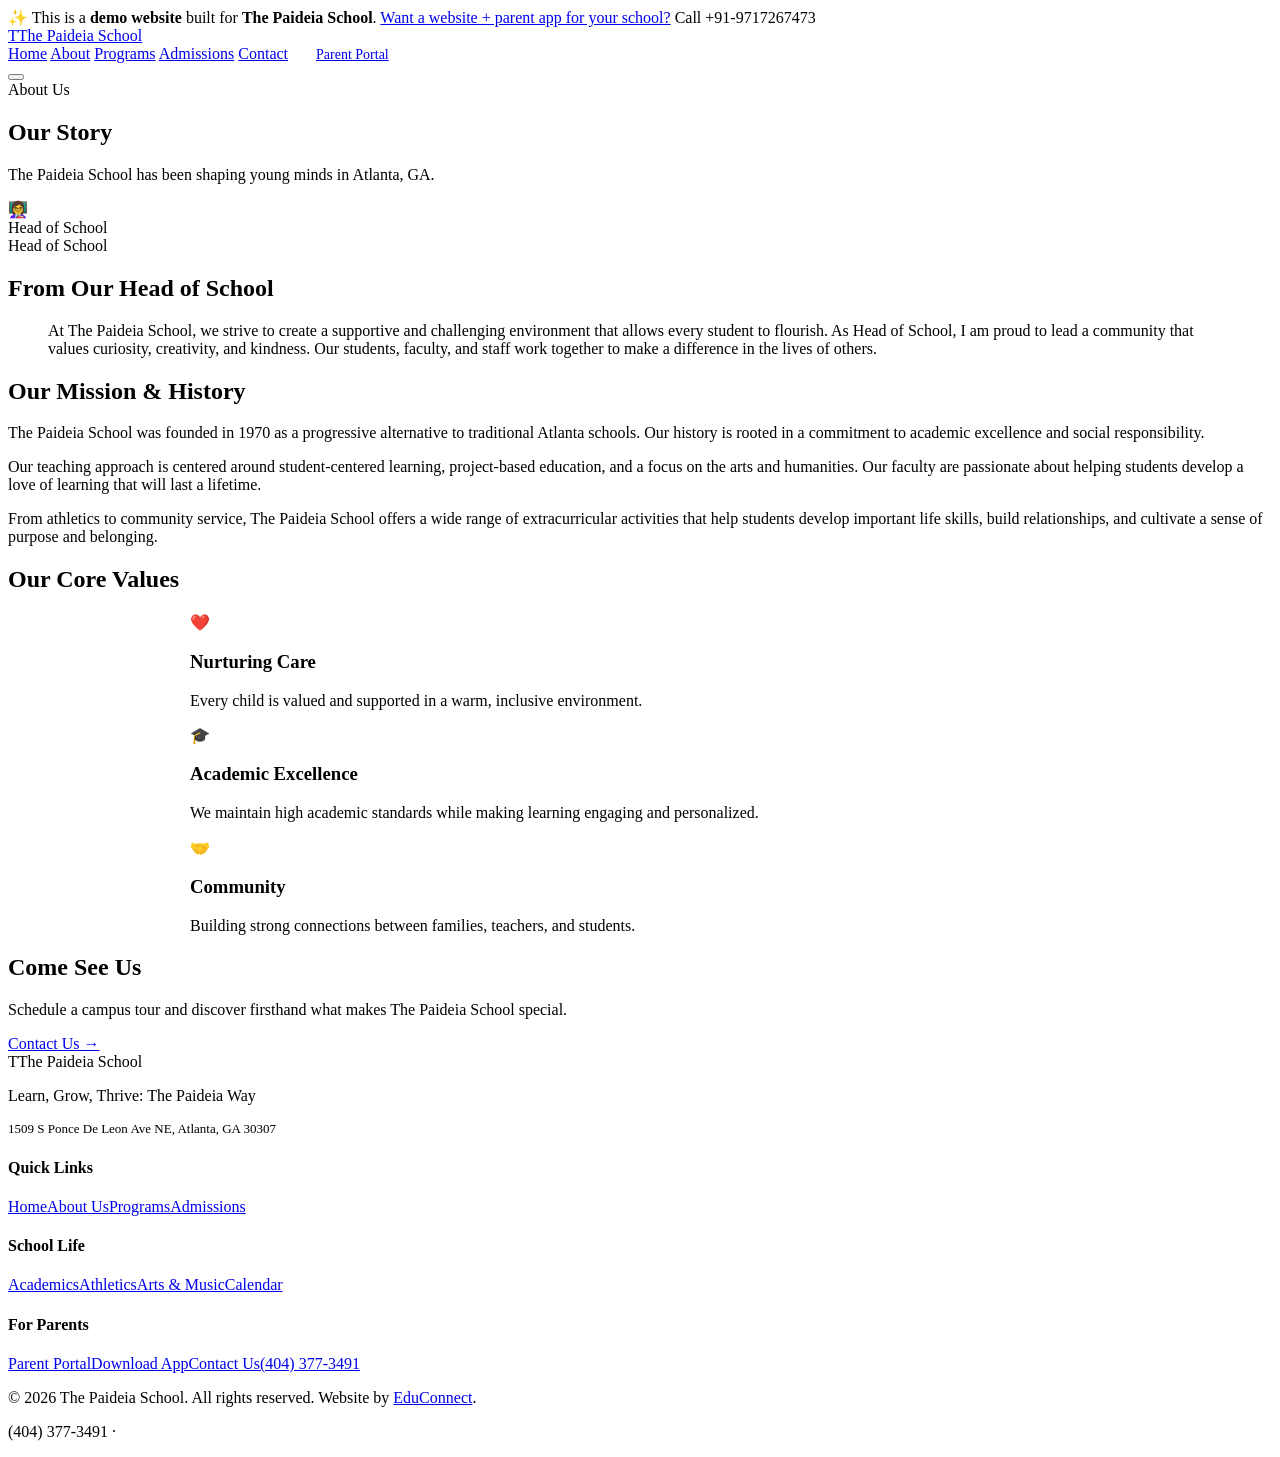
==== about.html @ 2ed0b0fa "Initial demo site for The Paideia School" ====
<!DOCTYPE html><html lang="en"><head>
  <meta charset="UTF-8"><meta name="viewport" content="width=device-width,initial-scale=1.0">
  <title>About Us — The Paideia School</title>
  <meta name="description" content="About Us — The Paideia School, a premier school in Atlanta, GA serving Pre-K – 8th Grade.">
  <meta property="og:title" content="About Us — The Paideia School"><meta property="og:type" content="website">
  <link rel="preconnect" href="https://fonts.googleapis.com"><link rel="preconnect" href="https://fonts.gstatic.com" crossorigin>
  <link href="https://fonts.googleapis.com/css2?family=Inter:wght@400;500;600;700;800&display=swap" rel="stylesheet">
  <link rel="stylesheet" href="/styles.css"><script src="/main.js" defer></script>
</head><body><div class="demo-banner">
  ✨ This is a <strong>demo website</strong> built for <strong>The Paideia School</strong>.
  <a href="mailto:bhupender@myfirststepschool.com">Want a website + parent app for your school?</a> Call +91-9717267473
</div>
<nav class="navbar">
  <a href="/" class="logo"><span class="logo-icon">T</span>The Paideia School</a>
  <div class="nav-links">
    <a href="/">Home</a>
    <a href="/about.html">About</a>
    <a href="/programs.html">Programs</a>
    <a href="/admissions.html">Admissions</a>
    <a href="/contact.html">Contact</a>
    <a href="/parents.html" class="btn btn-primary" style="padding:10px 24px;font-size:14px">Parent Portal</a>
  </div>
  <button class="hamburger" aria-label="Toggle menu"><span></span><span></span><span></span></button>
</nav><main>
<section class="page-hero"><div class="container">
  <div class="badge animate-on-scroll mb-4">About Us</div>
  <h1 class="heading-xl animate-on-scroll mb-4">Our Story</h1>
  <p class="text-lg text-muted max-w-lg mx-auto animate-on-scroll">The Paideia School has been shaping young minds in Atlanta, GA.</p>
</div></section>
<section class="welcome-section section-padding"><div class="container"><div class="welcome-grid">
  <div class="principal-card animate-on-scroll">
    <div class="principal-avatar">👩‍🏫</div>
    <div class="principal-name">Head of School</div><div class="principal-title">Head of School</div>
  </div>
  <div class="welcome-text animate-on-scroll">
    <h2 class="heading-lg mb-6">From Our Head of School</h2>
    <blockquote>At The Paideia School, we strive to create a supportive and challenging environment that allows every student to flourish. As Head of School, I am proud to lead a community that values curiosity, creativity, and kindness. Our students, faculty, and staff work together to make a difference in the lives of others.</blockquote>
  </div>
</div></div></section>
<section class="content-section"><div class="container">
  <h2 class="heading-md animate-on-scroll mb-8">Our Mission &amp; History</h2>
  <p class="animate-on-scroll">The Paideia School was founded in 1970 as a progressive alternative to traditional Atlanta schools. Our history is rooted in a commitment to academic excellence and social responsibility.</p>
<p class="animate-on-scroll">Our teaching approach is centered around student-centered learning, project-based education, and a focus on the arts and humanities. Our faculty are passionate about helping students develop a love of learning that will last a lifetime.</p>
<p class="animate-on-scroll">From athletics to community service, The Paideia School offers a wide range of extracurricular activities that help students develop important life skills, build relationships, and cultivate a sense of purpose and belonging.</p>
</div></section>
<section class="features-section section-padding"><div class="container">
  <div class="text-center mb-16"><h2 class="heading-lg animate-on-scroll mb-4">Our Core Values</h2></div>
  <div class="features-grid" style="max-width:900px;margin:0 auto">
    <div class="feature-card animate-on-scroll stagger-1"><div class="feature-icon">❤️</div><h3>Nurturing Care</h3><p>Every child is valued and supported in a warm, inclusive environment.</p></div>
    <div class="feature-card animate-on-scroll stagger-2"><div class="feature-icon">🎓</div><h3>Academic Excellence</h3><p>We maintain high academic standards while making learning engaging and personalized.</p></div>
    <div class="feature-card animate-on-scroll stagger-3"><div class="feature-icon">🤝</div><h3>Community</h3><p>Building strong connections between families, teachers, and students.</p></div>
  </div>
</div></section>
<section class="cta-section"><div class="container"><div class="cta-content animate-on-scroll">
  <h2>Come See Us</h2>
  <p>Schedule a campus tour and discover firsthand what makes The Paideia School special.</p>
  <div class="cta-actions"><a href="/contact.html" class="btn btn-white btn-lg">Contact Us →</a></div>
</div></div></section>
</main><footer class="footer">
  <div class="container">
    <div class="footer-grid">
      <div class="footer-brand">
        <div class="logo" style="margin-bottom:8px"><span class="logo-icon">T</span>The Paideia School</div>
        <p>Learn, Grow, Thrive: The Paideia Way</p>
        <p style="margin-top:12px;font-size:13px">1509 S Ponce De Leon Ave NE, Atlanta, GA 30307</p>
      </div>
      <div class="footer-col"><h4>Quick Links</h4><a href="/">Home</a><a href="/about.html">About Us</a><a href="/programs.html">Programs</a><a href="/admissions.html">Admissions</a></div>
      <div class="footer-col"><h4>School Life</h4><a href="/programs.html">Academics</a><a href="/programs.html">Athletics</a><a href="/programs.html">Arts &amp; Music</a><a href="/contact.html">Calendar</a></div>
      <div class="footer-col"><h4>For Parents</h4><a href="/parents.html">Parent Portal</a><a href="/parents.html">Download App</a><a href="/contact.html">Contact Us</a><a href="tel:(404) 377-3491">(404) 377-3491</a></div>
    </div>
    <div class="footer-bottom">
      <p>&copy; 2026 The Paideia School. All rights reserved. Website by <a href="mailto:bhupender@myfirststepschool.com">EduConnect</a>.</p>
      <p>(404) 377-3491 &middot; <a href="mailto:"></a></p>
    </div>
  </div>
</footer></body></html>
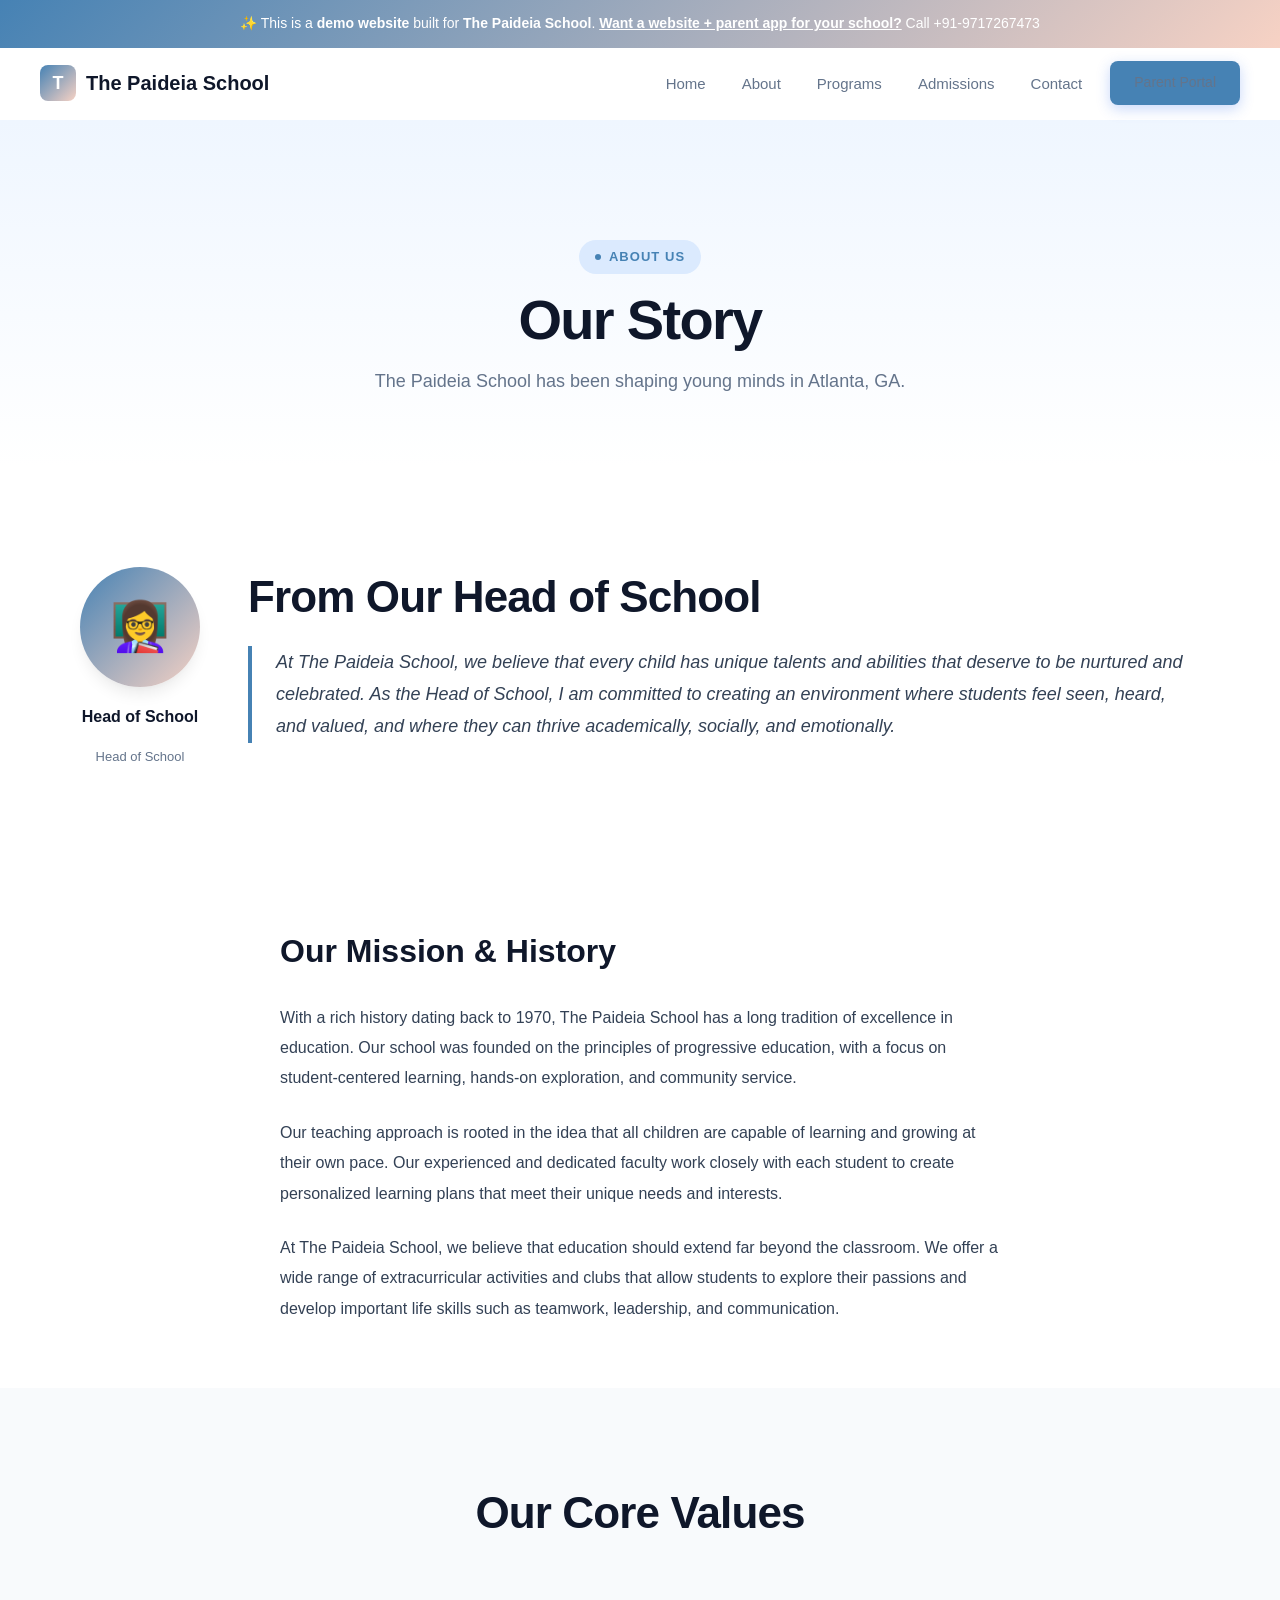
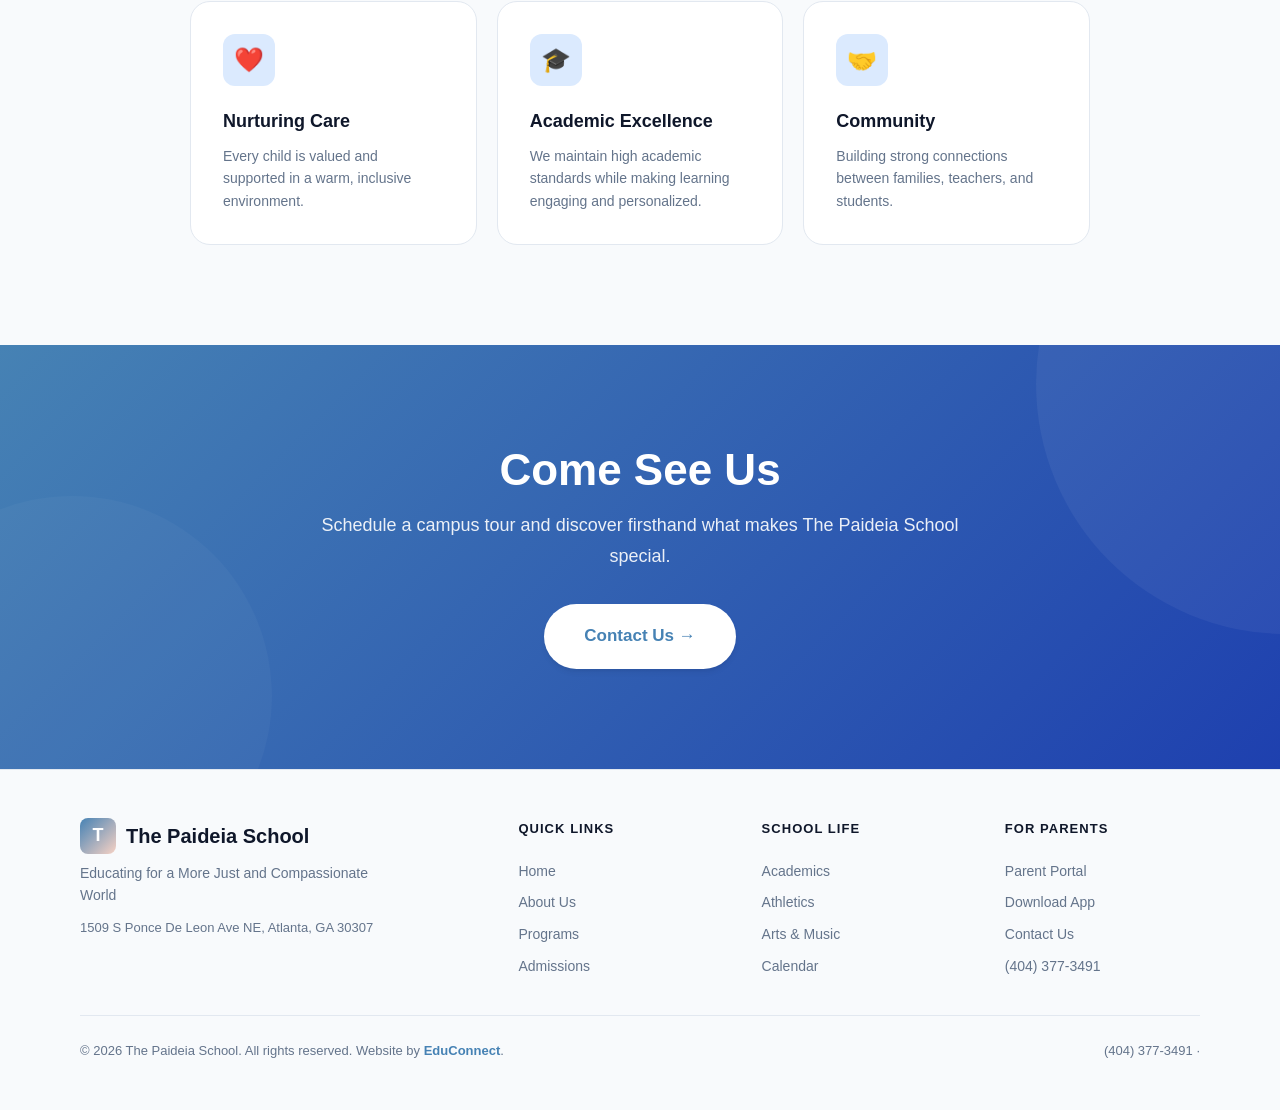
==== commit c00c79d3: "Initial demo site for The Paideia School" ====
--- a/about.html
+++ b/about.html
@@ -34,14 +34,14 @@
   </div>
   <div class="welcome-text animate-on-scroll">
     <h2 class="heading-lg mb-6">From Our Head of School</h2>
-    <blockquote>At The Paideia School, we strive to create a supportive and challenging environment that allows every student to flourish. As Head of School, I am proud to lead a community that values curiosity, creativity, and kindness. Our students, faculty, and staff work together to make a difference in the lives of others.</blockquote>
+    <blockquote>At The Paideia School, we believe that every child has unique talents and abilities that deserve to be nurtured and celebrated. As the Head of School, I am committed to creating an environment where students feel seen, heard, and valued, and where they can thrive academically, socially, and emotionally.</blockquote>
   </div>
 </div></div></section>
 <section class="content-section"><div class="container">
   <h2 class="heading-md animate-on-scroll mb-8">Our Mission &amp; History</h2>
-  <p class="animate-on-scroll">The Paideia School was founded in 1970 as a progressive alternative to traditional Atlanta schools. Our history is rooted in a commitment to academic excellence and social responsibility.</p>
-<p class="animate-on-scroll">Our teaching approach is centered around student-centered learning, project-based education, and a focus on the arts and humanities. Our faculty are passionate about helping students develop a love of learning that will last a lifetime.</p>
-<p class="animate-on-scroll">From athletics to community service, The Paideia School offers a wide range of extracurricular activities that help students develop important life skills, build relationships, and cultivate a sense of purpose and belonging.</p>
+  <p class="animate-on-scroll">With a rich history dating back to 1970, The Paideia School has a long tradition of excellence in education. Our school was founded on the principles of progressive education, with a focus on student-centered learning, hands-on exploration, and community service.</p>
+<p class="animate-on-scroll">Our teaching approach is rooted in the idea that all children are capable of learning and growing at their own pace. Our experienced and dedicated faculty work closely with each student to create personalized learning plans that meet their unique needs and interests.</p>
+<p class="animate-on-scroll">At The Paideia School, we believe that education should extend far beyond the classroom. We offer a wide range of extracurricular activities and clubs that allow students to explore their passions and develop important life skills such as teamwork, leadership, and communication.</p>
 </div></section>
 <section class="features-section section-padding"><div class="container">
   <div class="text-center mb-16"><h2 class="heading-lg animate-on-scroll mb-4">Our Core Values</h2></div>
@@ -61,7 +61,7 @@
     <div class="footer-grid">
       <div class="footer-brand">
         <div class="logo" style="margin-bottom:8px"><span class="logo-icon">T</span>The Paideia School</div>
-        <p>Learn, Grow, Thrive: The Paideia Way</p>
+        <p>Educating for a More Just and Compassionate World</p>
         <p style="margin-top:12px;font-size:13px">1509 S Ponce De Leon Ave NE, Atlanta, GA 30307</p>
       </div>
       <div class="footer-col"><h4>Quick Links</h4><a href="/">Home</a><a href="/about.html">About Us</a><a href="/programs.html">Programs</a><a href="/admissions.html">Admissions</a></div>
--- a/styles.css
+++ b/styles.css
@@ -0,0 +1,223 @@
+/* ===== DESIGN SYSTEM — LIGHT PROFESSIONAL ===== */
+:root{
+  --primary:#4682B4;--primary-50:#eff6ff;--primary-100:#dbeafe;--primary-200:#bfdbfe;
+  --primary-500:#4682B4;--primary-600:#1d4ed8;--primary-700:#1e40af;
+  --secondary:#F7D2C4;--accent:#10b981;--accent-50:#ecfdf5;
+  --white:#fff;--gray-50:#f8fafc;--gray-100:#f1f5f9;--gray-200:#e2e8f0;--gray-300:#cbd5e1;
+  --gray-400:#94a3b8;--gray-500:#64748b;--gray-600:#475569;--gray-700:#334155;
+  --gray-800:#1e293b;--gray-900:#0f172a;
+  --bg:var(--white);--bg-alt:var(--gray-50);--text:var(--gray-700);
+  --text-heading:var(--gray-900);--text-muted:var(--gray-500);--border:var(--gray-200);
+  --shadow-sm:0 1px 3px rgba(0,0,0,.06),0 1px 2px rgba(0,0,0,.04);
+  --shadow-md:0 4px 6px -1px rgba(0,0,0,.07),0 2px 4px -2px rgba(0,0,0,.05);
+  --shadow-lg:0 10px 15px -3px rgba(0,0,0,.08),0 4px 6px -4px rgba(0,0,0,.04);
+  --shadow-xl:0 20px 25px -5px rgba(0,0,0,.08),0 8px 10px -6px rgba(0,0,0,.04);
+  --shadow-2xl:0 25px 50px -12px rgba(0,0,0,.15);
+  --shadow-primary:0 4px 14px rgba(37,99,235,.25);
+  --radius-sm:8px;--radius-md:12px;--radius-lg:16px;--radius-xl:20px;--radius-2xl:24px;--radius-full:9999px;
+  --font:'Inter',-apple-system,BlinkMacSystemFont,'Segoe UI',sans-serif;
+}
+*,*::before,*::after{margin:0;padding:0;box-sizing:border-box}
+html{scroll-behavior:smooth;-webkit-font-smoothing:antialiased}
+body{font-family:var(--font);background:var(--bg);color:var(--text);line-height:1.7;overflow-x:hidden;font-size:16px}
+a{color:inherit;text-decoration:none}img{max-width:100%;display:block}button{font-family:inherit;cursor:pointer}
+.container{max-width:1200px;margin:0 auto;padding:0 24px}
+@media(min-width:768px){.container{padding:0 40px}}
+.section-padding{padding:80px 0}
+@media(min-width:768px){.section-padding{padding:100px 0}}
+.badge{display:inline-flex;align-items:center;gap:8px;padding:6px 16px;font-size:13px;font-weight:600;text-transform:uppercase;letter-spacing:.08em;border-radius:var(--radius-full);background:var(--primary-100);color:var(--primary)}
+.badge::before{content:'';width:6px;height:6px;border-radius:50%;background:var(--primary);animation:pulse 2s infinite}
+.badge.accent{background:var(--accent-50);color:var(--accent)}.badge.accent::before{background:var(--accent)}
+.heading-xl{font-size:clamp(32px,5vw,56px);font-weight:800;line-height:1.08;letter-spacing:-.03em;color:var(--text-heading)}
+.heading-lg{font-size:clamp(28px,4vw,44px);font-weight:800;line-height:1.12;letter-spacing:-.02em;color:var(--text-heading)}
+.heading-md{font-size:clamp(22px,3vw,32px);font-weight:700;line-height:1.2;color:var(--text-heading)}
+.heading-sm{font-size:20px;font-weight:700;line-height:1.3;color:var(--text-heading)}
+.text-lg{font-size:18px;line-height:1.7;color:var(--text)}
+.text-base{font-size:16px;line-height:1.7;color:var(--text)}
+.text-sm{font-size:14px;line-height:1.6;color:var(--text-muted)}
+.text-center{text-align:center}.text-muted{color:var(--text-muted)}
+.gradient-text{background:linear-gradient(135deg,var(--primary),var(--secondary));-webkit-background-clip:text;-webkit-text-fill-color:transparent;background-clip:text}
+.max-w-lg{max-width:640px}.mx-auto{margin-left:auto;margin-right:auto}
+.mb-4{margin-bottom:16px}.mb-6{margin-bottom:24px}.mb-8{margin-bottom:32px}
+.mb-12{margin-bottom:48px}.mb-16{margin-bottom:64px}
+.btn{display:inline-flex;align-items:center;justify-content:center;gap:8px;padding:14px 32px;font-size:15px;font-weight:600;border-radius:var(--radius-full);border:none;cursor:pointer;transition:all .25s cubic-bezier(.4,0,.2,1);text-decoration:none;white-space:nowrap}
+.btn-primary{background:var(--primary);color:var(--white);box-shadow:var(--shadow-primary)}
+.btn-primary:hover{background:var(--primary-600);transform:translateY(-2px);box-shadow:0 8px 24px rgba(37,99,235,.3)}
+.btn-lg{padding:18px 40px;font-size:17px}
+.btn-outline{background:transparent;color:var(--primary);border:2px solid var(--primary-200)}
+.btn-outline:hover{background:var(--primary-50);border-color:var(--primary);transform:translateY(-2px)}
+.btn-white{background:var(--white);color:var(--primary);box-shadow:var(--shadow-md)}
+.btn-white:hover{transform:translateY(-2px);box-shadow:var(--shadow-lg)}
+.demo-banner{background:linear-gradient(135deg,var(--primary),var(--secondary));color:var(--white);text-align:center;padding:12px 24px;font-size:14px;font-weight:500;position:relative;z-index:200}
+.demo-banner strong{font-weight:700}.demo-banner a{color:var(--white);text-decoration:underline;font-weight:700}
+.navbar{position:sticky;top:0;z-index:100;display:flex;justify-content:space-between;align-items:center;padding:0 24px;height:72px;background:rgba(255,255,255,.92);backdrop-filter:blur(20px) saturate(180%);border-bottom:1px solid transparent;transition:all .3s ease}
+@media(min-width:768px){.navbar{padding:0 40px}}
+.navbar.scrolled{border-bottom-color:var(--border);box-shadow:var(--shadow-sm)}
+.logo{display:flex;align-items:center;gap:10px;font-size:18px;font-weight:800;color:var(--text-heading)}
+@media(min-width:768px){.logo{font-size:20px}}
+.logo-icon{width:36px;height:36px;border-radius:var(--radius-sm);background:linear-gradient(135deg,var(--primary),var(--secondary));display:flex;align-items:center;justify-content:center;color:white;font-size:18px;font-weight:800}
+.nav-links{display:flex;gap:4px;align-items:center}
+.nav-links a{padding:8px 16px;font-size:15px;font-weight:500;color:var(--text-muted);border-radius:var(--radius-sm);transition:all .2s ease}
+.nav-links a:hover{color:var(--text-heading);background:var(--gray-50)}
+.nav-links .btn{margin-left:8px}
+.hamburger{display:none;background:none;border:none;padding:8px;min-height:44px;min-width:44px;flex-direction:column;justify-content:center;align-items:center}
+.hamburger span{display:block;width:22px;height:2px;background:var(--gray-700);margin:3px 0;transition:all .3s ease;border-radius:2px}
+.hamburger.active span:nth-child(1){transform:rotate(45deg) translate(4px,4px)}
+.hamburger.active span:nth-child(2){opacity:0}
+.hamburger.active span:nth-child(3){transform:rotate(-45deg) translate(4px,-4px)}
+@media(max-width:768px){.hamburger{display:flex}.nav-links{display:none;position:fixed;top:72px;left:0;right:0;bottom:0;background:var(--white);flex-direction:column;align-items:center;justify-content:center;gap:16px;z-index:200}.nav-links.open{display:flex}.nav-links a{font-size:18px;padding:12px 24px}}
+.hero{position:relative;overflow:hidden;background:linear-gradient(180deg,var(--primary-50) 0%,var(--white) 100%)}
+.hero-inner{display:grid;grid-template-columns:1fr;gap:48px;align-items:center;padding:60px 0 80px}
+@media(min-width:1024px){.hero-inner{grid-template-columns:1fr 1fr;gap:64px;padding:80px 0 100px}}
+.hero-content{max-width:560px}
+@media(max-width:1023px){.hero-content{text-align:center;margin:0 auto}}
+.hero-actions{display:flex;gap:12px;flex-wrap:wrap}
+@media(max-width:1023px){.hero-actions{justify-content:center}}
+.hero-visual{display:flex;justify-content:center;align-items:center;position:relative}
+.school-illustration{position:relative;width:100%;max-width:480px;aspect-ratio:4/3;border-radius:var(--radius-2xl);overflow:hidden;background:linear-gradient(135deg,var(--primary-100),var(--primary-50));border:1px solid var(--primary-200);box-shadow:var(--shadow-xl)}
+.school-illustration-inner{width:100%;height:100%;display:flex;flex-direction:column;align-items:center;justify-content:center;gap:16px;padding:32px}
+.school-building{font-size:80px;line-height:1}
+.school-illustration h3{font-size:18px;font-weight:700;color:var(--primary-700);text-align:center}
+.school-illustration p{font-size:13px;color:var(--primary-600);text-align:center;font-weight:500}
+.hero-info-cards{display:flex;gap:12px;flex-wrap:wrap;margin-top:20px}
+@media(max-width:1023px){.hero-info-cards{justify-content:center}}
+.info-chip{display:flex;align-items:center;gap:6px;padding:8px 16px;background:var(--white);border:1px solid var(--border);border-radius:var(--radius-full);font-size:13px;font-weight:500;color:var(--gray-600);box-shadow:var(--shadow-sm)}
+.info-chip .ic-icon{font-size:16px}
+.float-card{position:absolute;background:var(--white);border-radius:var(--radius-lg);box-shadow:var(--shadow-xl);padding:14px 18px;display:flex;align-items:center;gap:10px;font-size:13px;font-weight:600;color:var(--gray-800);animation:float-gentle 4s ease-in-out infinite;z-index:5;white-space:nowrap}
+.float-card.card-1{top:10%;right:-20px;animation-delay:0s}
+.float-card.card-2{bottom:20%;left:-30px;animation-delay:1.5s}
+.float-card.card-3{top:55%;right:-30px;animation-delay:3s}
+.float-card .fc-icon{width:32px;height:32px;border-radius:8px;display:flex;align-items:center;justify-content:center;font-size:15px}
+.float-card .fc-icon.green{background:#dcfce7;color:#16a34a}
+.float-card .fc-icon.blue{background:var(--primary-100);color:var(--primary)}
+.float-card .fc-icon.purple{background:#f3e8ff;color:#9333ea}
+.welcome-section{background:var(--white)}
+.welcome-grid{display:grid;grid-template-columns:1fr;gap:40px;align-items:center}
+@media(min-width:768px){.welcome-grid{grid-template-columns:auto 1fr;gap:48px}}
+.principal-card{display:flex;flex-direction:column;align-items:center;text-align:center;gap:16px}
+.principal-avatar{width:120px;height:120px;border-radius:50%;background:linear-gradient(135deg,var(--primary),var(--secondary));display:flex;align-items:center;justify-content:center;font-size:48px;color:white;box-shadow:var(--shadow-lg)}
+.principal-name{font-size:16px;font-weight:700;color:var(--text-heading)}
+.principal-title{font-size:13px;color:var(--text-muted)}
+.welcome-text blockquote{font-size:18px;font-style:italic;color:var(--text);line-height:1.8;border-left:4px solid var(--primary);padding-left:24px;margin-bottom:20px}
+.welcome-text p{font-size:15px;color:var(--text-muted);line-height:1.7}
+.features-section{background:var(--bg-alt)}
+.features-grid{display:grid;grid-template-columns:1fr;gap:20px}
+@media(min-width:640px){.features-grid{grid-template-columns:repeat(2,1fr)}}
+@media(min-width:1024px){.features-grid{grid-template-columns:repeat(3,1fr)}}
+.feature-card{position:relative;padding:32px;border-radius:var(--radius-xl);background:var(--white);border:1px solid var(--border);transition:all .3s ease;overflow:hidden}
+.feature-card:hover{transform:translateY(-4px);box-shadow:var(--shadow-lg);border-color:var(--primary-200)}
+.feature-icon{width:52px;height:52px;border-radius:var(--radius-md);background:var(--primary-100);display:flex;align-items:center;justify-content:center;margin-bottom:20px;font-size:24px;transition:transform .3s ease}
+.feature-card:hover .feature-icon{transform:scale(1.1)}
+.feature-card h3{font-size:18px;font-weight:700;color:var(--text-heading);margin-bottom:8px}
+.feature-card p{font-size:14px;color:var(--text-muted);line-height:1.6}
+.programs-section{background:var(--white)}
+.programs-grid{display:grid;grid-template-columns:1fr;gap:20px}
+@media(min-width:640px){.programs-grid{grid-template-columns:repeat(2,1fr)}}
+@media(min-width:1024px){.programs-grid{grid-template-columns:repeat(3,1fr)}}
+.program-card{padding:28px;border-radius:var(--radius-xl);background:var(--white);border:1px solid var(--border);transition:all .3s ease;position:relative;overflow:hidden}
+.program-card::before{content:'';position:absolute;top:0;left:0;right:0;height:3px;background:linear-gradient(90deg,var(--primary),var(--secondary));transform:scaleX(0);transform-origin:left;transition:transform .3s ease}
+.program-card:hover{transform:translateY(-4px);box-shadow:var(--shadow-lg);border-color:var(--primary-200)}
+.program-card:hover::before{transform:scaleX(1)}
+.program-icon{width:48px;height:48px;border-radius:var(--radius-md);background:var(--primary-100);display:flex;align-items:center;justify-content:center;margin-bottom:16px;font-size:22px}
+.program-card h3{font-size:17px;font-weight:700;color:var(--text-heading);margin-bottom:8px}
+.program-card p{font-size:14px;color:var(--text-muted);line-height:1.6}
+.stats-section{background:linear-gradient(135deg,var(--primary),var(--primary-700));color:var(--white);padding:64px 0}
+.stats-grid{display:grid;grid-template-columns:repeat(2,1fr);gap:32px;text-align:center}
+@media(min-width:768px){.stats-grid{grid-template-columns:repeat(4,1fr)}}
+.stat-value{font-size:clamp(32px,4vw,48px);font-weight:800;line-height:1}
+.stat-label{font-size:14px;opacity:.8;margin-top:8px;font-weight:500}
+.events-section{background:var(--bg-alt)}
+.events-grid{display:grid;grid-template-columns:1fr;gap:16px;max-width:800px;margin:0 auto}
+@media(min-width:640px){.events-grid{grid-template-columns:repeat(2,1fr)}}
+.event-card{display:flex;gap:16px;padding:24px;border-radius:var(--radius-xl);background:var(--white);border:1px solid var(--border);transition:all .3s ease}
+.event-card:hover{box-shadow:var(--shadow-md);border-color:var(--primary-200)}
+.event-date{min-width:56px;text-align:center;padding:8px;border-radius:var(--radius-md);background:var(--primary-100)}
+.event-date .month{font-size:11px;font-weight:700;text-transform:uppercase;color:var(--primary);letter-spacing:.05em}
+.event-date .day{font-size:24px;font-weight:800;color:var(--primary-700);line-height:1.2}
+.event-info h4{font-size:15px;font-weight:700;color:var(--text-heading);margin-bottom:4px}
+.event-info p{font-size:13px;color:var(--text-muted);line-height:1.5}
+.portal-section{background:var(--white)}
+.portal-grid{display:grid;grid-template-columns:1fr;gap:48px;align-items:center}
+@media(min-width:1024px){.portal-grid{grid-template-columns:1fr 1fr;gap:64px}}
+.phone-mockup{position:relative;width:260px;height:520px;background:var(--gray-900);border-radius:40px;padding:12px;box-shadow:var(--shadow-2xl),0 0 0 2px var(--gray-300);margin:0 auto;transform:perspective(1000px) rotateY(-6deg) rotateX(3deg)}
+.phone-mockup::before{content:'';position:absolute;top:12px;left:50%;transform:translateX(-50%);width:72px;height:22px;background:var(--gray-900);border-radius:0 0 14px 14px;z-index:10}
+.phone-screen{width:100%;height:100%;background:var(--white);border-radius:30px;overflow:hidden;position:relative}
+.phone-screen-content{padding:50px 14px 14px;font-size:12px;color:var(--gray-700)}
+.phone-status-bar{position:absolute;top:0;left:0;right:0;height:44px;background:var(--primary);display:flex;align-items:center;justify-content:center;color:white;font-weight:700;font-size:13px;border-radius:18px 18px 0 0}
+.phone-nav-item{display:flex;align-items:center;gap:10px;padding:12px 10px;border-bottom:1px solid var(--gray-100);position:relative}
+.phone-nav-item:last-child{border-bottom:none}
+.phone-nav-icon{width:34px;height:34px;border-radius:9px;display:flex;align-items:center;justify-content:center;font-size:15px;flex-shrink:0}
+.phone-nav-icon.blue{background:var(--primary-100);color:var(--primary)}
+.phone-nav-icon.green{background:#dcfce7;color:#16a34a}
+.phone-nav-icon.purple{background:#f3e8ff;color:#9333ea}
+.phone-nav-icon.orange{background:#fff7ed;color:#ea580c}
+.phone-nav-label{font-weight:600;font-size:12px;color:var(--gray-800)}
+.phone-nav-sub{font-size:10px;color:var(--gray-400);margin-top:1px}
+.phone-badge{position:absolute;top:8px;right:6px;min-width:16px;height:16px;border-radius:8px;background:#ef4444;color:white;font-size:9px;font-weight:700;display:flex;align-items:center;justify-content:center;padding:0 4px}
+.phone-bottom-bar{position:absolute;bottom:0;left:0;right:0;height:50px;background:var(--white);border-top:1px solid var(--gray-100);display:flex;align-items:center;justify-content:space-around;padding:0 8px;border-radius:0 0 18px 18px}
+.phone-tab{display:flex;flex-direction:column;align-items:center;gap:2px;font-size:8px;color:var(--gray-400);font-weight:500}
+.phone-tab.active{color:var(--primary)}
+.portal-features{list-style:none;padding:0}
+.portal-features li{display:flex;align-items:flex-start;gap:12px;padding:12px 0;border-bottom:1px solid var(--gray-100);font-size:15px;color:var(--text)}
+.portal-features li:last-child{border-bottom:none}
+.portal-features .pf-icon{width:24px;height:24px;border-radius:50%;background:var(--accent-50);color:var(--accent);display:flex;align-items:center;justify-content:center;flex-shrink:0;margin-top:2px;font-size:13px;font-weight:700}
+.testimonials-section{background:var(--bg-alt)}
+.testimonials-grid{display:grid;grid-template-columns:1fr;gap:24px}
+@media(min-width:768px){.testimonials-grid{grid-template-columns:repeat(3,1fr)}}
+.testimonial-card{padding:32px;border-radius:var(--radius-xl);background:var(--white);border:1px solid var(--border);transition:all .3s ease}
+.testimonial-card:hover{box-shadow:var(--shadow-lg);transform:translateY(-4px)}
+.stars{display:flex;gap:2px;margin-bottom:16px}.star{color:#f59e0b;font-size:16px}
+.testimonial-text{font-size:15px;color:var(--text);line-height:1.7;margin-bottom:20px;font-style:italic}
+.testimonial-author{display:flex;align-items:center;gap:12px}
+.author-avatar{width:44px;height:44px;border-radius:50%;background:linear-gradient(135deg,var(--primary),var(--secondary));display:flex;align-items:center;justify-content:center;font-weight:700;color:var(--white);font-size:16px;flex-shrink:0}
+.author-info .author-name{font-weight:600;font-size:14px;color:var(--text-heading)}
+.author-info .author-role{font-size:12px;color:var(--text-muted)}
+.cta-section{background:linear-gradient(135deg,var(--primary),var(--primary-700));color:var(--white);text-align:center;position:relative;overflow:hidden;padding:80px 0}
+@media(min-width:768px){.cta-section{padding:100px 0}}
+.cta-section::before{content:'';position:absolute;top:-50%;right:-20%;width:500px;height:500px;border-radius:50%;background:rgba(255,255,255,.05)}
+.cta-section::after{content:'';position:absolute;bottom:-30%;left:-10%;width:400px;height:400px;border-radius:50%;background:rgba(255,255,255,.03)}
+.cta-content{position:relative;z-index:1;max-width:640px;margin:0 auto}
+.cta-content h2{font-size:clamp(28px,4vw,44px);font-weight:800;margin-bottom:16px;line-height:1.12}
+.cta-content p{font-size:18px;opacity:.9;margin-bottom:32px;line-height:1.7}
+.cta-actions{display:flex;gap:12px;justify-content:center;flex-wrap:wrap}
+.page-hero{padding:100px 0 60px;background:linear-gradient(180deg,var(--primary-50) 0%,var(--white) 100%);text-align:center;position:relative}
+@media(min-width:768px){.page-hero{padding:120px 0 70px}}
+.content-section{padding:64px 0}.content-section .container{max-width:800px}
+.content-section p{font-size:16px;color:var(--text);line-height:1.9;margin-bottom:24px}
+.content-section p:last-child{margin-bottom:0}
+.contact-grid{display:grid;grid-template-columns:1fr;gap:32px}
+@media(min-width:768px){.contact-grid{grid-template-columns:1fr 1fr;gap:40px}}
+.contact-info-card{padding:32px;border-radius:var(--radius-xl);background:var(--white);border:1px solid var(--border)}
+.contact-item{display:flex;align-items:flex-start;gap:14px;margin-bottom:24px}
+.contact-item:last-child{margin-bottom:0}
+.contact-icon{width:44px;height:44px;border-radius:var(--radius-md);background:var(--primary-100);display:flex;align-items:center;justify-content:center;flex-shrink:0;font-size:20px}
+.contact-item h4{font-weight:600;color:var(--text-heading);margin-bottom:2px;font-size:14px}
+.contact-item p{color:var(--text-muted);font-size:14px}
+.contact-form{background:var(--white);border-radius:var(--radius-xl);border:1px solid var(--border);padding:32px}
+.form-group{margin-bottom:16px}.form-group:last-of-type{margin-bottom:24px}
+.form-label{display:block;font-size:13px;font-weight:600;color:var(--text-heading);margin-bottom:6px}
+.form-input,.form-textarea{width:100%;padding:12px 16px;border:1px solid var(--border);border-radius:var(--radius-sm);font-family:var(--font);font-size:14px;color:var(--text-heading);background:var(--gray-50);transition:all .2s ease;outline:none}
+.form-input:focus,.form-textarea:focus{border-color:var(--primary);box-shadow:0 0 0 3px var(--primary-100);background:var(--white)}
+.form-textarea{resize:vertical;min-height:100px}
+.admissions-steps{display:grid;grid-template-columns:1fr;gap:24px;max-width:700px;margin:0 auto}
+.adm-step{display:flex;gap:20px;padding:24px;background:var(--white);border-radius:var(--radius-xl);border:1px solid var(--border)}
+.adm-step-num{width:48px;height:48px;border-radius:50%;background:var(--primary);color:var(--white);display:flex;align-items:center;justify-content:center;font-weight:800;font-size:20px;flex-shrink:0}
+.adm-step h4{font-weight:700;color:var(--text-heading);margin-bottom:4px}
+.adm-step p{font-size:14px;color:var(--text-muted);line-height:1.6}
+.footer{padding:48px 0;border-top:1px solid var(--border);background:var(--gray-50)}
+.footer-grid{display:grid;grid-template-columns:1fr;gap:32px}
+@media(min-width:768px){.footer-grid{grid-template-columns:2fr 1fr 1fr 1fr;gap:48px}}
+.footer-brand p{font-size:14px;color:var(--text-muted);margin-top:8px;line-height:1.6;max-width:320px}
+.footer-col h4{font-size:13px;font-weight:700;text-transform:uppercase;letter-spacing:.08em;color:var(--text-heading);margin-bottom:16px}
+.footer-col a{display:block;font-size:14px;color:var(--text-muted);padding:4px 0;transition:color .2s ease}
+.footer-col a:hover{color:var(--primary)}
+.footer-bottom{border-top:1px solid var(--border);margin-top:32px;padding-top:24px;display:flex;justify-content:space-between;align-items:center;flex-wrap:wrap;gap:16px}
+.footer-bottom p{font-size:13px;color:var(--text-muted)}
+.footer-bottom a{color:var(--primary);font-weight:600}
+@keyframes pulse{0%,100%{opacity:1;transform:scale(1)}50%{opacity:.5;transform:scale(1.3)}}
+@keyframes float-gentle{0%,100%{transform:translateY(0)}50%{transform:translateY(-12px)}}
+.animate-on-scroll{opacity:0;transform:translateY(24px);transition:opacity .6s ease,transform .6s ease}
+.animate-on-scroll.visible{opacity:1;transform:translateY(0)}
+.stagger-1{transition-delay:.1s}.stagger-2{transition-delay:.2s}.stagger-3{transition-delay:.3s}
+.stagger-4{transition-delay:.4s}.stagger-5{transition-delay:.5s}.stagger-6{transition-delay:.6s}
+@media(prefers-reduced-motion:reduce){*,*::before,*::after{animation-duration:.01ms!important;transition-duration:.01ms!important}.animate-on-scroll{opacity:1;transform:none}.float-card{animation:none}}
